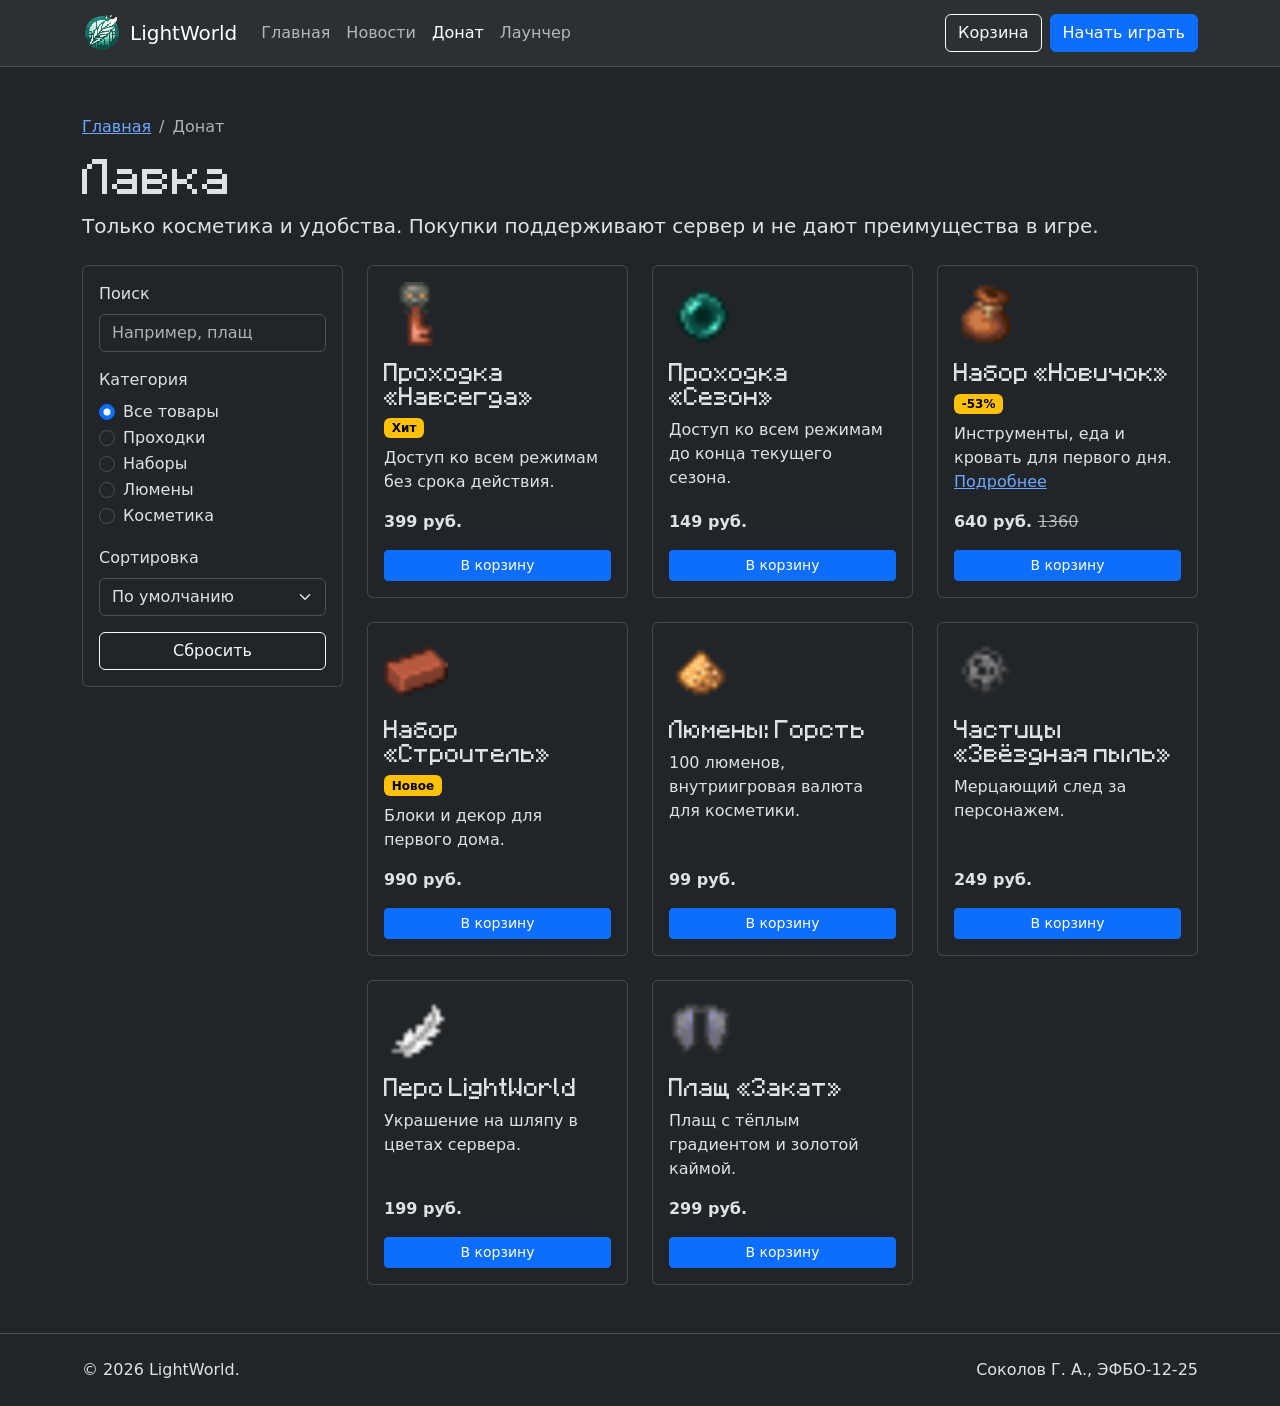
==== catalog.html @ 9df4efde "Добавить страницы сайта и форму заявки" ====
<!DOCTYPE html>
<html lang="ru" data-bs-theme="dark">
<head>
    <meta charset="UTF-8">
    <meta name="viewport" content="width=device-width, initial-scale=1.0">
    <title>Лавка — LightWorld</title>
    <meta name="description" content="Лавка сервера LightWorld: проходки, наборы, люмены и косметика.">
    <link rel="icon" href="images/logo.png" type="image/png">
    <link rel="stylesheet" href="vendor/bootstrap/css/bootstrap.min.css">
    <link rel="stylesheet" href="css/custom.css">
</head>
<body>
    <header class="sticky-top">
        <nav class="navbar navbar-expand-lg bg-body-tertiary border-bottom" aria-label="Основная навигация">
            <div class="container">
                <a class="navbar-brand d-flex align-items-center gap-2" href="index.html">
                    <img src="images/logo.png" alt="" width="40" height="40">
                    LightWorld
                </a>
                <button class="navbar-toggler" type="button" data-bs-toggle="collapse" data-bs-target="#mainNav" aria-controls="mainNav" aria-expanded="false" aria-label="Открыть меню">
                    <span class="navbar-toggler-icon"></span>
                </button>
                <div class="collapse navbar-collapse" id="mainNav">
                    <ul class="navbar-nav me-auto">
                        <li class="nav-item"><a class="nav-link" href="index.html">Главная</a></li>
                        <li class="nav-item"><a class="nav-link" href="news.html">Новости</a></li>
                        <li class="nav-item"><a class="nav-link active" aria-current="page" href="catalog.html">Донат</a></li>
                        <li class="nav-item"><a class="nav-link" href="contacts.html">Лаунчер</a></li>
                    </ul>
                    <div class="d-flex flex-wrap gap-2">
                        <a class="btn btn-outline-light" href="order.html">Корзина <span class="badge text-bg-warning" id="cart-count" hidden>0</span></a>
                        <a class="btn btn-primary" href="contacts.html">Начать играть</a>
                    </div>
                </div>
            </div>
        </nav>
    </header>
    <main class="container py-5">
        <nav aria-label="Хлебные крошки">
            <ol class="breadcrumb">
                <li class="breadcrumb-item"><a href="index.html">Главная</a></li>
                <li class="breadcrumb-item active" aria-current="page">Донат</li>
            </ol>
        </nav>
        <h1 class="mb-2">Лавка</h1>
        <p class="lead mb-4">Только косметика и удобства. Покупки поддерживают сервер и не дают преимущества в игре.</p>
        <div class="row g-4">
            <aside class="col-12 col-lg-3" aria-label="Фильтры">
                <form class="card card-body" id="filters" action="#" method="get">
                    <div class="mb-3">
                        <label class="form-label" for="filter-search">Поиск</label>
                        <input class="form-control" id="filter-search" name="search" type="search" placeholder="Например, плащ">
                    </div>
                    <fieldset class="mb-3">
                        <legend class="form-label fs-6">Категория</legend>
                        <div class="form-check">
                            <input class="form-check-input" id="cat-all" type="radio" name="category" value="all" checked>
                            <label class="form-check-label" for="cat-all">Все товары</label>
                        </div>
                        <div class="form-check">
                            <input class="form-check-input" id="cat-pass" type="radio" name="category" value="pass">
                            <label class="form-check-label" for="cat-pass">Проходки</label>
                        </div>
                        <div class="form-check">
                            <input class="form-check-input" id="cat-kit" type="radio" name="category" value="kit">
                            <label class="form-check-label" for="cat-kit">Наборы</label>
                        </div>
                        <div class="form-check">
                            <input class="form-check-input" id="cat-currency" type="radio" name="category" value="currency">
                            <label class="form-check-label" for="cat-currency">Люмены</label>
                        </div>
                        <div class="form-check">
                            <input class="form-check-input" id="cat-cosmetic" type="radio" name="category" value="cosmetic">
                            <label class="form-check-label" for="cat-cosmetic">Косметика</label>
                        </div>
                    </fieldset>
                    <div class="mb-3">
                        <label class="form-label" for="filter-sort">Сортировка</label>
                        <select class="form-select" id="filter-sort" name="sort">
                            <option value="default">По умолчанию</option>
                            <option value="cheap">Сначала дешёвые</option>
                            <option value="expensive">Сначала дорогие</option>
                        </select>
                    </div>
                    <button class="btn btn-outline-light" type="reset">Сбросить</button>
                </form>
            </aside>
            <section class="col-12 col-lg-9" aria-label="Товары">
                <div class="row g-4" id="catalog-grid">
                    <div class="col-12 col-md-6 col-xl-4 js-product" data-category="pass" data-price="399">
                        <article class="card h-100">
                            <div class="card-body d-flex flex-column">
                                <img class="mb-3" src="images/icons/trial-key.png" alt="" width="64" height="64">
                                <h2 class="card-title h5">Проходка «Навсегда»</h2>
                                <span class="badge text-bg-warning align-self-start mb-2">Хит</span>
                                <p class="card-text">Доступ ко всем режимам без срока действия.</p>
                                <p class="fw-bold mt-auto">399 руб.</p>
                                <button class="btn btn-primary btn-sm" type="button" data-cart-id="pass-forever" data-cart-name="Проходка «Навсегда»" data-cart-price="399">В корзину</button>
                            </div>
                        </article>
                    </div>
                    <div class="col-12 col-md-6 col-xl-4 js-product" data-category="pass" data-price="149">
                        <article class="card h-100">
                            <div class="card-body d-flex flex-column">
                                <img class="mb-3" src="images/icons/ender-pearl.png" alt="" width="64" height="64">
                                <h2 class="card-title h5">Проходка «Сезон»</h2>
                                <p class="card-text">Доступ ко всем режимам до конца текущего сезона.</p>
                                <p class="fw-bold mt-auto">149 руб.</p>
                                <button class="btn btn-primary btn-sm" type="button" data-cart-id="pass-season" data-cart-name="Проходка «Сезон»" data-cart-price="149">В корзину</button>
                            </div>
                        </article>
                    </div>
                    <div class="col-12 col-md-6 col-xl-4 js-product" data-category="kit" data-price="640">
                        <article class="card h-100">
                            <div class="card-body d-flex flex-column">
                                <img class="mb-3" src="images/icons/bundle.png" alt="" width="64" height="64">
                                <h2 class="card-title h5">Набор «Новичок»</h2>
                                <span class="badge text-bg-warning align-self-start mb-2">-53%</span>
                                <p class="card-text">Инструменты, еда и кровать для первого дня. <a href="product.html">Подробнее</a></p>
                                <p class="fw-bold mt-auto">640 руб. <s class="fw-normal text-body-secondary">1360</s></p>
                                <button class="btn btn-primary btn-sm" type="button" data-cart-id="kit-novice" data-cart-name="Набор «Новичок»" data-cart-price="640">В корзину</button>
                            </div>
                        </article>
                    </div>
                    <div class="col-12 col-md-6 col-xl-4 js-product" data-category="kit" data-price="990">
                        <article class="card h-100">
                            <div class="card-body d-flex flex-column">
                                <img class="mb-3" src="images/icons/brick.png" alt="" width="64" height="64">
                                <h2 class="card-title h5">Набор «Строитель»</h2>
                                <span class="badge text-bg-warning align-self-start mb-2">Новое</span>
                                <p class="card-text">Блоки и декор для первого дома.</p>
                                <p class="fw-bold mt-auto">990 руб.</p>
                                <button class="btn btn-primary btn-sm" type="button" data-cart-id="kit-builder" data-cart-name="Набор «Строитель»" data-cart-price="990">В корзину</button>
                            </div>
                        </article>
                    </div>
                    <div class="col-12 col-md-6 col-xl-4 js-product" data-category="currency" data-price="99">
                        <article class="card h-100">
                            <div class="card-body d-flex flex-column">
                                <img class="mb-3" src="images/icons/glowstone-dust.png" alt="" width="64" height="64">
                                <h2 class="card-title h5">Люмены: Горсть</h2>
                                <p class="card-text">100 люменов, внутриигровая валюта для косметики.</p>
                                <p class="fw-bold mt-auto">99 руб.</p>
                                <button class="btn btn-primary btn-sm" type="button" data-cart-id="lumens-100" data-cart-name="Люмены: Горсть" data-cart-price="99">В корзину</button>
                            </div>
                        </article>
                    </div>
                    <div class="col-12 col-md-6 col-xl-4 js-product" data-category="cosmetic" data-price="249">
                        <article class="card h-100">
                            <div class="card-body d-flex flex-column">
                                <img class="mb-3" src="images/icons/firework-star.png" alt="" width="64" height="64">
                                <h2 class="card-title h5">Частицы «Звёздная пыль»</h2>
                                <p class="card-text">Мерцающий след за персонажем.</p>
                                <p class="fw-bold mt-auto">249 руб.</p>
                                <button class="btn btn-primary btn-sm" type="button" data-cart-id="particles" data-cart-name="Частицы «Звёздная пыль»" data-cart-price="249">В корзину</button>
                            </div>
                        </article>
                    </div>
                    <div class="col-12 col-md-6 col-xl-4 js-product" data-category="cosmetic" data-price="199">
                        <article class="card h-100">
                            <div class="card-body d-flex flex-column">
                                <img class="mb-3" src="images/icons/feather.png" alt="" width="64" height="64">
                                <h2 class="card-title h5">Перо LightWorld</h2>
                                <p class="card-text">Украшение на шляпу в цветах сервера.</p>
                                <p class="fw-bold mt-auto">199 руб.</p>
                                <button class="btn btn-primary btn-sm" type="button" data-cart-id="feather" data-cart-name="Перо LightWorld" data-cart-price="199">В корзину</button>
                            </div>
                        </article>
                    </div>
                    <div class="col-12 col-md-6 col-xl-4 js-product" data-category="cosmetic" data-price="299">
                        <article class="card h-100">
                            <div class="card-body d-flex flex-column">
                                <img class="mb-3" src="images/icons/elytra.png" alt="" width="64" height="64">
                                <h2 class="card-title h5">Плащ «Закат»</h2>
                                <p class="card-text">Плащ с тёплым градиентом и золотой каймой.</p>
                                <p class="fw-bold mt-auto">299 руб.</p>
                                <button class="btn btn-primary btn-sm" type="button" data-cart-id="cape" data-cart-name="Плащ «Закат»" data-cart-price="299">В корзину</button>
                            </div>
                        </article>
                    </div>
                </div>
                <div class="alert alert-warning mt-4" id="catalog-empty" role="alert" hidden>Ничего не нашлось. Попробуй другую категорию или запрос.</div>
            </section>
        </div>
    </main>
    <footer class="py-4 border-top">
        <div class="container d-flex flex-wrap justify-content-between gap-2">
            <span>© 2026 LightWorld.</span>
            <span>Соколов Г. А., ЭФБО-12-25</span>
        </div>
    </footer>
    <div class="toast-container position-fixed bottom-0 end-0 p-3">
        <div class="toast" id="cart-toast" role="status" aria-live="polite" aria-atomic="true">
            <div class="toast-body" id="cart-toast-text">Добавлено в корзину</div>
        </div>
    </div>
    <script src="vendor/bootstrap/js/bootstrap.bundle.min.js"></script>
    <script src="js/main.js"></script>
</body>
</html>
---- css/custom.css ----
@font-face {
    font-family: "Minecraft Rus";
    src: url("../fonts/minecraft-rus.ttf")
    format("truetype");
    font-display: swap;
}

h1, h2, h3 {
    font-family: "Minecraft Rus", monospace;
}

#hero {
    background-image:
        linear-gradient(90deg, rgba(9, 11, 11, 0.9), rgba(9, 11, 11, 0.2)),
        url("../images/hero.jpg");
    background-size: cover;
    background-position: center;
}
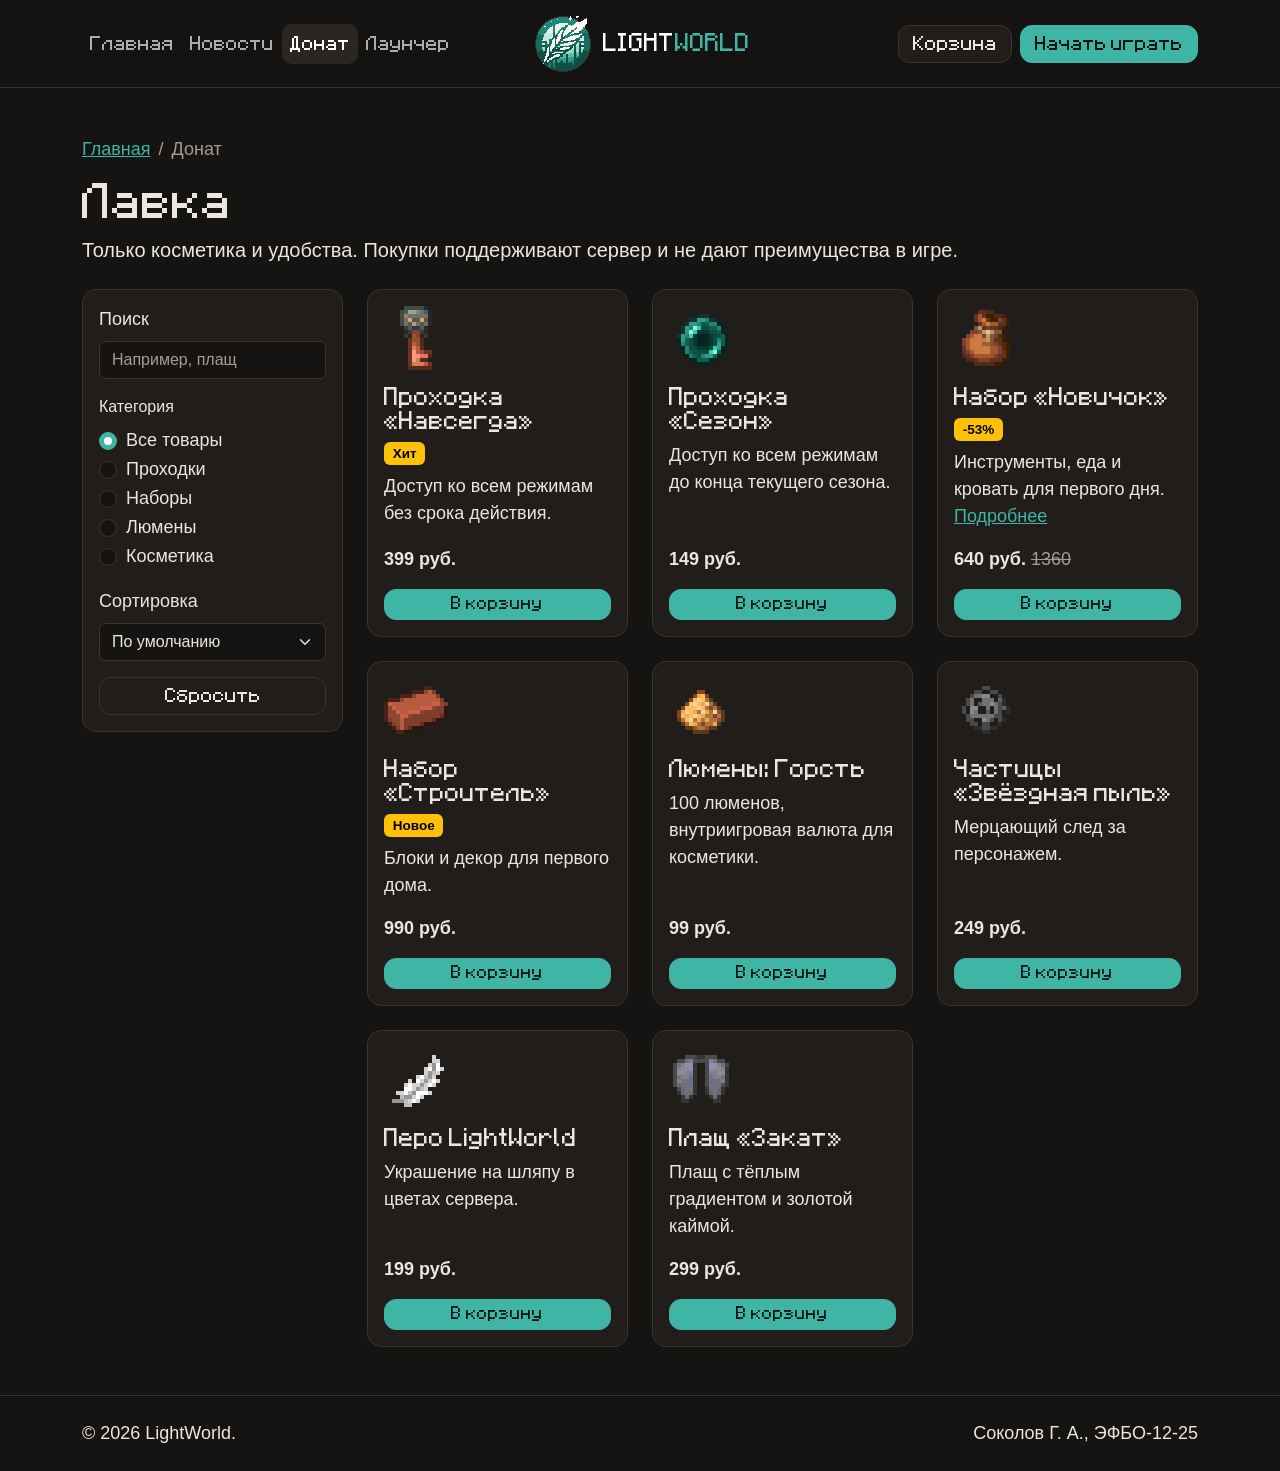
==== commit 06c64fc4: "Привести главную страницу и анимации к виду КР1" ====
--- a/catalog.html
+++ b/catalog.html
@@ -15,7 +15,7 @@
             <div class="container">
                 <a class="navbar-brand d-flex align-items-center gap-2" href="index.html">
                     <img src="images/logo.png" alt="" width="40" height="40">
-                    LightWorld
+                    <span>LIGHT<span class="brand-accent">WORLD</span></span>
                 </a>
                 <button class="navbar-toggler" type="button" data-bs-toggle="collapse" data-bs-target="#mainNav" aria-controls="mainNav" aria-expanded="false" aria-label="Открыть меню">
                     <span class="navbar-toggler-icon"></span>
--- a/css/custom.css
+++ b/css/custom.css
@@ -7,6 +7,334 @@
 
 h1, h2, h3 {
     font-family: "Minecraft Rus", monospace;
+    font-weight: 400;
+}
+
+html {
+    scroll-behavior: smooth;
+}
+
+img[src*="icons/"],
+img[src*="logo"] {
+    image-rendering: pixelated;
+}
+
+.navbar-brand,
+.navbar .nav-link,
+.btn,
+.nav-pills .nav-link,
+.nav-tabs .nav-link,
+.accordion-button,
+.table th {
+    font-family: "Minecraft Rus", monospace;
+    font-weight: 400;
+}
+
+.navbar {
+    min-height: 88px;
+    background-color: rgba(22, 20, 18, 0.88) !important;
+    backdrop-filter: blur(12px);
+}
+
+.navbar-brand img {
+    width: 64px;
+    height: 64px;
+}
+
+.navbar .nav-link {
+    padding: 8px 10px;
+    border-radius: 10px;
+    font-size: 1rem;
+}
+
+.navbar .btn {
+    --bs-btn-padding-x: 14px;
+    font-size: 1rem;
+    white-space: nowrap;
+}
+
+@media (min-width: 992px) {
+    .navbar .d-flex.flex-wrap {
+        flex-wrap: nowrap !important;
+    }
+}
+
+.navbar .nav-link:hover,
+.navbar .nav-link.active {
+    background-color: #2a2622;
+}
+
+.card {
+    --bs-card-bg: #201d1a;
+    --bs-card-border-color: #3a342e;
+    --bs-card-border-radius: 14px;
+    --bs-card-inner-border-radius: 13px;
+    transition: transform 0.25s, border-color 0.25s;
+}
+
+#shop .card,
+.js-product .card {
+    transition: transform 0.25s, border-color 0.25s;
+}
+
+#shop .card:hover,
+.js-product .card:hover {
+    transform: translateY(-3px);
+    border-color: #3fb5a5;
+}
+
+.brand-accent {
+    color: #3fb5a5;
+}
+
+@media (min-width: 1200px) {
+    .navbar > .container {
+        position: relative;
+    }
+
+    .navbar-brand {
+        position: absolute;
+        left: 50%;
+        transform: translateX(-50%);
+        margin: 0;
+    }
+}
+
+.hero-body {
+    padding: 120px 0;
+}
+
+.hero-news {
+    --bs-card-bg: rgba(12, 14, 15, 0.55);
+    --bs-card-border-color: rgba(255, 255, 255, 0.14);
+    backdrop-filter: blur(10px);
+}
+
+.hero-news-icon {
+    flex-shrink: 0;
+    padding: 8px;
+    border-radius: 10px;
+    background-color: rgba(255, 255, 255, 0.08);
+}
+
+.hero-news-meta {
+    font-size: 14px;
+    color: rgba(244, 241, 234, 0.7);
+}
+
+.hero-news-title {
+    font-family: "Minecraft Rus", monospace;
+    font-size: 17px;
+    line-height: 1.25;
+}
+
+.hero-link {
+    color: #45cdbb;
+    font-weight: 700;
+}
+
+.hero-status {
+    display: inline-flex;
+    align-items: center;
+    gap: 8px;
+    padding: 6px 12px;
+    border: 1px solid rgba(255, 255, 255, 0.14);
+    border-radius: 999px;
+    background-color: rgba(12, 14, 15, 0.55);
+    font-size: 15px;
+    color: rgba(244, 241, 234, 0.75);
+}
+
+.hero-online {
+    color: #5ee08f;
+    font-weight: 700;
+}
+
+.lw-section {
+    padding: 96px 0;
+}
+
+.lw-section-alt {
+    background-color: #1b1916;
+    border-top: 1px solid #3a342e;
+    border-bottom: 1px solid #3a342e;
+}
+
+.lw-section h2 {
+    font-size: 48px;
+}
+
+.eyebrow {
+    color: #3fb5a5;
+    font-size: 13px;
+    font-weight: 700;
+    letter-spacing: 0.12em;
+    text-transform: uppercase;
+}
+
+.section-text,
+.mode-note {
+    color: #a59d91;
+}
+
+.section-text {
+    max-width: 640px;
+}
+
+#features .card img {
+    padding: 8px;
+    border-radius: 10px;
+    background-color: #2a2622;
+}
+
+#features .badge {
+    border-radius: 999px;
+    background-color: #2a2622 !important;
+    color: #3fb5a5 !important;
+}
+
+.product-art {
+    position: relative;
+    display: grid;
+    place-items: center;
+    aspect-ratio: 16 / 10;
+    border-radius: 10px;
+    background-color: #2a2622;
+}
+
+.product-badge {
+    position: absolute;
+    top: 10px;
+    left: 10px;
+    border-radius: 999px;
+    background-color: #3fb5a5;
+    color: #10201e;
+}
+
+.product-price {
+    font-family: "Minecraft Rus", monospace;
+    font-size: 22px;
+    white-space: nowrap;
+}
+
+#modes .card-text {
+    color: #a59d91;
+    font-size: 16px;
+}
+
+.mode-note {
+    padding-top: 12px;
+    border-top: 1px solid #3a342e;
+    font-size: 14px;
+}
+
+#faq .accordion {
+    max-width: 820px;
+    margin: 0 auto;
+}
+
+.join-card {
+    --bs-card-border-radius: 20px;
+}
+
+.join-card .card-body {
+    padding: 40px;
+}
+
+.join-card h2 {
+    font-size: 32px;
+}
+
+.join-text {
+    max-width: 520px;
+}
+
+@media (max-width: 991.98px) {
+    .hero-body {
+        padding: 64px 0;
+    }
+
+    .lw-section h2 {
+        font-size: 34px;
+    }
+}
+
+@media (max-width: 575.98px) {
+    .lw-section h2 {
+        font-size: 28px;
+    }
+
+    .join-card .card-body {
+        padding: 24px;
+    }
+
+    .join-card h2 {
+        font-size: 24px;
+    }
+}
+
+.btn {
+    --bs-btn-border-radius: 12px;
+    --bs-btn-padding-x: 22px;
+}
+
+.btn:active {
+    transform: translateY(2px);
+}
+
+.btn-outline-light {
+    --bs-btn-color: #ece7de;
+    --bs-btn-bg: #201d1a;
+    --bs-btn-border-color: #3a342e;
+    --bs-btn-hover-color: #ece7de;
+    --bs-btn-hover-bg: #201d1a;
+    --bs-btn-hover-border-color: #a59d91;
+    --bs-btn-active-color: #ece7de;
+    --bs-btn-active-bg: #2a2622;
+    --bs-btn-active-border-color: #a59d91;
+}
+
+.form-control:focus,
+.form-select:focus {
+    border-color: #3fb5a5;
+    box-shadow: 0 0 0 3px rgba(63, 181, 165, 0.25);
+}
+
+.form-check-input:checked {
+    background-color: #3fb5a5;
+    border-color: #3fb5a5;
+}
+
+.accordion {
+    --bs-accordion-bg: #201d1a;
+    --bs-accordion-border-color: #3a342e;
+    --bs-accordion-border-radius: 14px;
+    --bs-accordion-inner-border-radius: 13px;
+    --bs-accordion-active-color: #ece7de;
+    --bs-accordion-active-bg: #2a2622;
+    --bs-accordion-btn-focus-box-shadow: 0 0 0 3px rgba(63, 181, 165, 0.25);
+}
+
+.modal {
+    --bs-modal-bg: #201d1a;
+    --bs-modal-border-color: #3a342e;
+    --bs-modal-border-radius: 20px;
+}
+
+.list-group {
+    --bs-list-group-bg: #201d1a;
+    --bs-list-group-border-color: #3a342e;
+    --bs-list-group-border-radius: 14px;
+}
+
+.table {
+    --bs-table-bg: #201d1a;
+    --bs-table-border-color: #3a342e;
+    --bs-table-hover-bg: #2a2622;
+}
+
+.table thead th {
+    background-color: #2a2622;
 }
 
 #hero {
@@ -14,5 +342,83 @@
         linear-gradient(90deg, rgba(9, 11, 11, 0.9), rgba(9, 11, 11, 0.2)),
         url("../images/hero.jpg");
     background-size: cover;
-    background-position: center;
+    background-position: center 40%;
+    min-height: 100vh;
+}
+
+[data-bs-theme="dark"] {
+    --bs-body-bg: #161412;
+    --bs-body-bg-rgb: 22, 20, 18;
+    --bs-body-color: #ece7de;
+    --bs-body-color-rgb: 236, 231, 222;
+    --bs-body-font-family: "Calibri", "Carlito", "Segoe UI", sans-serif;
+    --bs-body-font-size: 1.125rem;
+    --bs-secondary-color: #a59d91;
+    --bs-secondary-color-rgb: 165, 157, 145;
+    --bs-secondary-bg: #2a2622;
+    --bs-secondary-bg-rgb: 42, 38, 34;
+    --bs-tertiary-bg: #201d1a;
+    --bs-tertiary-bg-rgb: 32, 29, 26;
+    --bs-border-color: #3a342e;
+    --bs-link-color-rgb: 63, 181, 165;
+    --bs-link-hover-color-rgb: 95, 207, 192;
+}
+
+.btn-primary {
+    --bs-btn-color: #0b1211;
+    --bs-btn-bg: #3fb5a5;
+    --bs-btn-border-color: #3fb5a5;
+    --bs-btn-hover-color: #0b1211;
+    --bs-btn-hover-bg: #5fcfc0;
+    --bs-btn-hover-border-color: #5fcfc0;
+    --bs-btn-active-color: #0b1211;
+    --bs-btn-active-bg: #339688;
+    --bs-btn-active-border-color: #339688;
+    --bs-btn-disabled-color: #0b1211;
+    --bs-btn-disabled-bg: #3fb5a5;
+    --bs-btn-disabled-border-color: #3fb5a5;
+}
+
+.nav-pills {
+    --bs-nav-pills-link-active-color: #0b1211;
+    --bs-nav-pills-link-active-bg: #3fb5a5;
+}
+
+.reveal {
+    opacity: 0;
+    transform: translateY(24px);
+    transition: opacity 0.6s, transform 0.6s, border-color 0.25s;
+}
+
+.reveal--visible {
+    opacity: 1;
+    transform: none;
+}
+
+#features .row > :nth-child(3n + 2) > .reveal {
+    transition-delay: 0.1s;
+}
+
+#features .row > :nth-child(3n) > .reveal {
+    transition-delay: 0.2s;
+}
+
+#modes .row > :nth-child(2) > .reveal {
+    transition-delay: 0.1s;
+}
+
+#modes .row > :nth-child(3) > .reveal {
+    transition-delay: 0.2s;
+}
+
+#modes .row > :nth-child(4) > .reveal {
+    transition-delay: 0.3s;
+}
+
+@media (prefers-reduced-motion: reduce) {
+    .reveal {
+        opacity: 1;
+        transform: none;
+        transition: none;
+    }
 }
